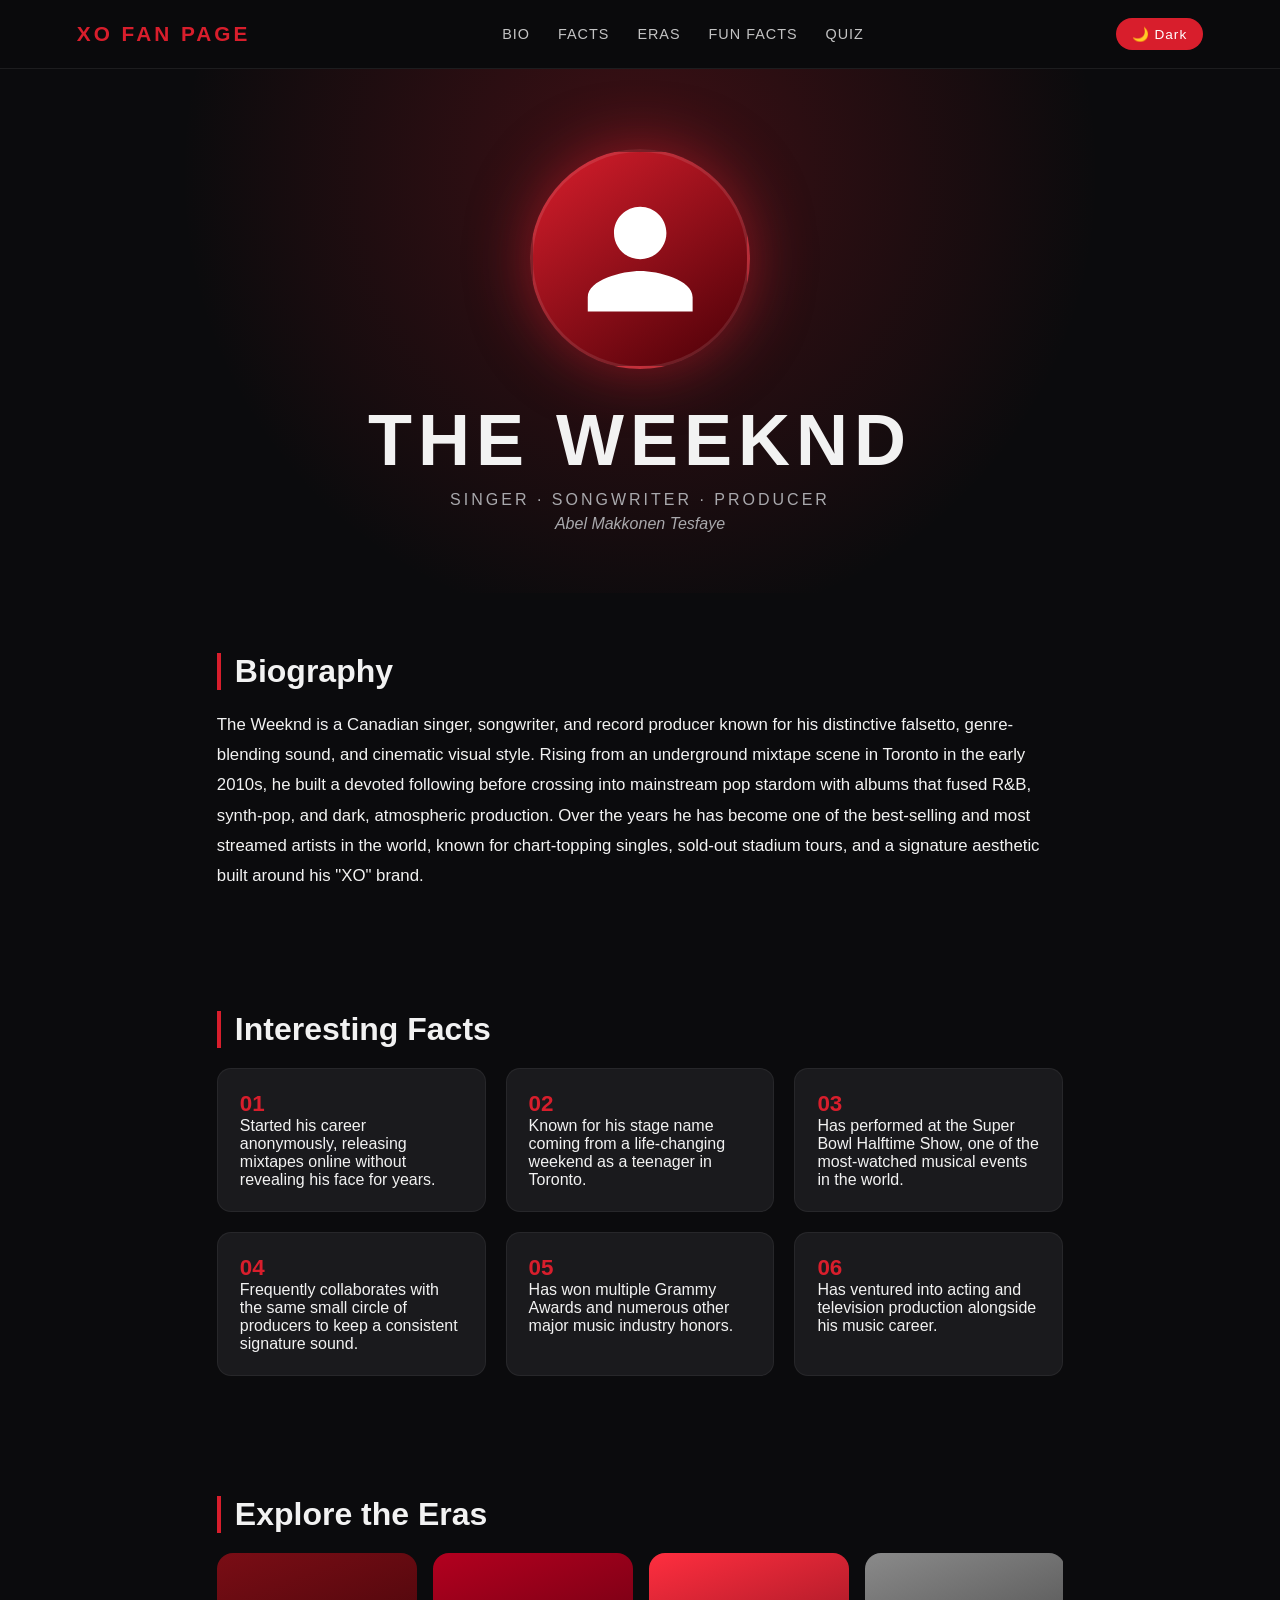
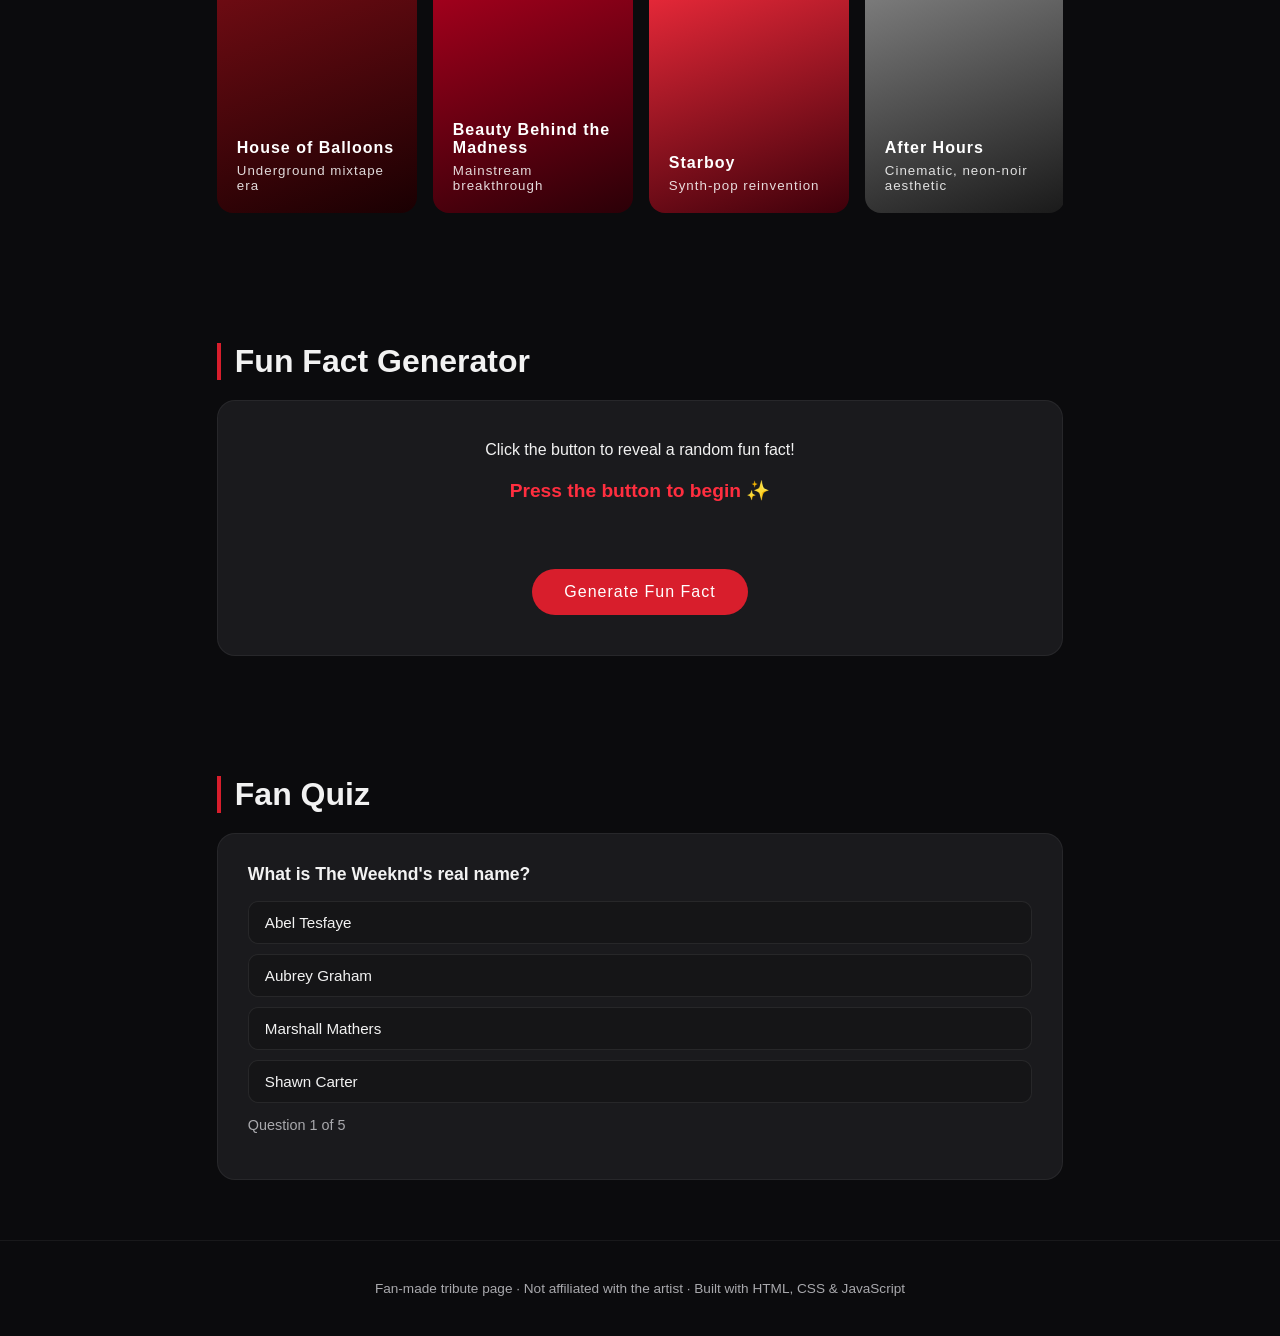
==== fanpage.html @ 4a5b9c1b "Add fan page for The Weeknd with interactive features" ====
<!DOCTYPE html>
<html lang="en">
<head>
<meta charset="UTF-8">
<meta name="viewport" content="width=device-width, initial-scale=1.0">
<title>The Weeknd | Fan Page</title>
<style>
  :root{
    --bg: #0b0b0d;
    --bg-alt: #151517;
    --red: #d81e2c;
    --red-glow: #ff2e3f;
    --text: #f2f2f2;
    --muted: #a9a9ad;
    --card: #1a1a1d;
  }

  body.light-mode{
    --bg: #f5f5f7;
    --bg-alt: #ffffff;
    --text: #16161a;
    --muted: #55555a;
    --card: #ffffff;
  }

  *{ box-sizing: border-box; margin:0; padding:0; }

  body{
    background: var(--bg);
    color: var(--text);
    font-family: 'Segoe UI', Arial, sans-serif;
    transition: background 0.4s ease, color 0.4s ease;
    scroll-behavior: smooth;
  }

  /* --- NAV --- */
  nav{
    position: sticky;
    top:0;
    z-index: 100;
    display:flex;
    justify-content: space-between;
    align-items:center;
    padding: 18px 6vw;
    background: rgba(11,11,13,0.85);
    backdrop-filter: blur(8px);
    border-bottom: 1px solid rgba(255,255,255,0.08);
  }
  body.light-mode nav{ background: rgba(245,245,247,0.85); }

  .logo{
    font-weight: 800;
    letter-spacing: 3px;
    font-size: 1.3rem;
    color: var(--red);
  }

  .nav-links{ display:flex; gap: 28px; }
  .nav-links a{
    color: var(--text);
    text-decoration:none;
    font-size: 0.9rem;
    letter-spacing: 1px;
    text-transform: uppercase;
    opacity: 0.8;
    transition: opacity 0.2s;
  }
  .nav-links a:hover{ opacity:1; color: var(--red); }

  #themeToggle{
    background: var(--red);
    border:none;
    color:white;
    padding: 8px 16px;
    border-radius: 30px;
    cursor:pointer;
    font-size: 0.85rem;
    letter-spacing: 1px;
  }

  /* --- HERO --- */
  header.hero{
    text-align:center;
    padding: 80px 6vw 60px;
    background: radial-gradient(circle at 50% 20%, rgba(216,30,44,0.25), transparent 60%);
  }

  .portrait{
    width: 220px;
    height: 220px;
    margin: 0 auto 30px;
    border-radius: 50%;
    background: linear-gradient(145deg, var(--red), #4a0007);
    display:flex;
    align-items:center;
    justify-content:center;
    box-shadow: 0 0 60px rgba(216,30,44,0.55);
    border: 3px solid rgba(255,255,255,0.1);
  }
  .portrait svg{ width: 60%; height: 60%; }

  h1.title{
    font-size: clamp(2.5rem, 6vw, 4.5rem);
    letter-spacing: 6px;
    font-weight: 900;
  }

  .subtitle{
    color: var(--muted);
    letter-spacing: 3px;
    margin-top: 10px;
    font-size: 1rem;
    text-transform: uppercase;
  }

  .real-name{
    margin-top: 6px;
    color: var(--muted);
    font-style: italic;
  }

  /* --- SECTIONS --- */
  section{
    padding: 60px 6vw;
    max-width: 1000px;
    margin: 0 auto;
  }

  h2.section-title{
    font-size: 2rem;
    margin-bottom: 20px;
    border-left: 4px solid var(--red);
    padding-left: 14px;
  }

  .bio-text{
    line-height: 1.8;
    color: var(--text);
    font-size: 1.05rem;
  }

  /* --- FACTS GRID --- */
  .facts-grid{
    display:grid;
    grid-template-columns: repeat(auto-fit, minmax(220px, 1fr));
    gap: 20px;
    margin-top: 20px;
  }
  .fact-card{
    background: var(--card);
    border: 1px solid rgba(255,255,255,0.06);
    border-radius: 14px;
    padding: 22px;
    transition: transform 0.25s ease, box-shadow 0.25s ease;
  }
  .fact-card:hover{
    transform: translateY(-6px);
    box-shadow: 0 10px 30px rgba(216,30,44,0.25);
  }
  .fact-card .num{
    color: var(--red);
    font-weight: 800;
    font-size: 1.4rem;
  }

  /* --- ERA GALLERY --- */
  .gallery{
    display:flex;
    gap: 16px;
    overflow-x:auto;
    padding-bottom: 10px;
    margin-top: 20px;
  }
  .era-card{
    flex: 0 0 200px;
    height: 260px;
    border-radius: 16px;
    padding: 20px;
    display:flex;
    flex-direction:column;
    justify-content:flex-end;
    color:white;
    font-weight:700;
    letter-spacing: 1px;
    position: relative;
    overflow:hidden;
    cursor:pointer;
  }
  .era-card small{ font-weight:400; opacity:0.85; display:block; margin-top:6px; }
  .era-card:nth-child(1){ background: linear-gradient(160deg, #7a0d15, #1a0002); }
  .era-card:nth-child(2){ background: linear-gradient(160deg, #b3001f, #2b0007); }
  .era-card:nth-child(3){ background: linear-gradient(160deg, #ff2e3f, #3d000a); }
  .era-card:nth-child(4){ background: linear-gradient(160deg, #8a8a8a, #1a1a1a); }
  .era-card:nth-child(5){ background: linear-gradient(160deg, #d81e2c, #000); }

  /* --- INTERACTIVE: FACT GENERATOR --- */
  .interactive-box{
    background: var(--card);
    border-radius: 18px;
    padding: 40px;
    text-align:center;
    border: 1px solid rgba(255,255,255,0.06);
  }
  #factOutput{
    min-height: 70px;
    font-size: 1.2rem;
    margin: 20px 0;
    color: var(--red-glow);
    font-weight: 600;
  }
  button.action-btn{
    background: var(--red);
    border:none;
    color:white;
    padding: 14px 32px;
    font-size: 1rem;
    border-radius: 40px;
    cursor:pointer;
    letter-spacing: 1px;
    transition: transform 0.15s ease, background 0.2s;
  }
  button.action-btn:hover{ transform: scale(1.05); background: var(--red-glow); }

  /* --- QUIZ --- */
  .quiz-box{
    background: var(--card);
    border-radius: 18px;
    padding: 30px;
    margin-top: 20px;
    border: 1px solid rgba(255,255,255,0.06);
  }
  .quiz-question{ font-weight:700; margin-bottom: 16px; font-size: 1.1rem; }
  .quiz-options{ display:grid; gap: 10px; }
  .quiz-option{
    background: var(--bg-alt);
    border: 1px solid rgba(255,255,255,0.08);
    padding: 12px 16px;
    border-radius: 10px;
    cursor:pointer;
    text-align:left;
    color: var(--text);
    font-size: 0.95rem;
    transition: background 0.2s;
  }
  .quiz-option:hover{ background: rgba(216,30,44,0.15); }
  .quiz-option.correct{ background: #1e5e2a !important; border-color:#2fbf4d; }
  .quiz-option.wrong{ background: #5e1e1e !important; border-color:#bf2f2f; }
  #quizProgress{ margin-top: 14px; color: var(--muted); font-size: 0.9rem; }
  #quizResult{ margin-top:16px; font-weight:700; }

  footer{
    text-align:center;
    padding: 40px;
    color: var(--muted);
    font-size: 0.85rem;
    border-top: 1px solid rgba(255,255,255,0.06);
  }

  @media (max-width:600px){
    nav{ flex-direction:column; gap:14px; }
    .nav-links{ gap:16px; flex-wrap:wrap; justify-content:center; }
  }
</style>
</head>
<body>

<nav>
  <div class="logo">XO FAN PAGE</div>
  <div class="nav-links">
    <a href="#bio">Bio</a>
    <a href="#facts">Facts</a>
    <a href="#eras">Eras</a>
    <a href="#generator">Fun Facts</a>
    <a href="#quiz">Quiz</a>
  </div>
  <button id="themeToggle">🌙 Dark</button>
</nav>

<header class="hero">
  <div class="portrait">
    <svg viewBox="0 0 24 24" fill="white">
      <path d="M12 12c2.7 0 4.9-2.2 4.9-4.9S14.7 2.2 12 2.2 7.1 4.4 7.1 7.1 9.3 12 12 12zm0 2.2c-3.3 0-9.8 1.6-9.8 4.9v2.7h19.6v-2.7c0-3.3-6.5-4.9-9.8-4.9z"/>
    </svg>
  </div>
  <h1 class="title">THE WEEKND</h1>
  <div class="subtitle">Singer · Songwriter · Producer</div>
  <div class="real-name">Abel Makkonen Tesfaye</div>
</header>

<section id="bio">
  <h2 class="section-title">Biography</h2>
  <p class="bio-text">
    The Weeknd is a Canadian singer, songwriter, and record producer known for his distinctive falsetto,
    genre-blending sound, and cinematic visual style. Rising from an underground mixtape scene in Toronto
    in the early 2010s, he built a devoted following before crossing into mainstream pop stardom with albums
    that fused R&amp;B, synth-pop, and dark, atmospheric production. Over the years he has become one of the
    best-selling and most streamed artists in the world, known for chart-topping singles, sold-out stadium tours,
    and a signature aesthetic built around his "XO" brand.
  </p>
</section>

<section id="facts">
  <h2 class="section-title">Interesting Facts</h2>
  <div class="facts-grid">
    <div class="fact-card">
      <div class="num">01</div>
      Started his career anonymously, releasing mixtapes online without revealing his face for years.
    </div>
    <div class="fact-card">
      <div class="num">02</div>
      Known for his stage name coming from a life-changing weekend as a teenager in Toronto.
    </div>
    <div class="fact-card">
      <div class="num">03</div>
      Has performed at the Super Bowl Halftime Show, one of the most-watched musical events in the world.
    </div>
    <div class="fact-card">
      <div class="num">04</div>
      Frequently collaborates with the same small circle of producers to keep a consistent signature sound.
    </div>
    <div class="fact-card">
      <div class="num">05</div>
      Has won multiple Grammy Awards and numerous other major music industry honors.
    </div>
    <div class="fact-card">
      <div class="num">06</div>
      Has ventured into acting and television production alongside his music career.
    </div>
  </div>
</section>

<section id="eras">
  <h2 class="section-title">Explore the Eras</h2>
  <div class="gallery">
    <div class="era-card"><div>House of Balloons<small>Underground mixtape era</small></div></div>
    <div class="era-card"><div>Beauty Behind the Madness<small>Mainstream breakthrough</small></div></div>
    <div class="era-card"><div>Starboy<small>Synth-pop reinvention</small></div></div>
    <div class="era-card"><div>After Hours<small>Cinematic, neon-noir aesthetic</small></div></div>
    <div class="era-card"><div>Dawn FM<small>Radio-concept era</small></div></div>
  </div>
</section>

<section id="generator">
  <h2 class="section-title">Fun Fact Generator</h2>
  <div class="interactive-box">
    <p>Click the button to reveal a random fun fact!</p>
    <div id="factOutput">Press the button to begin ✨</div>
    <button class="action-btn" id="factBtn">Generate Fun Fact</button>
  </div>
</section>

<section id="quiz">
  <h2 class="section-title">Fan Quiz</h2>
  <div class="quiz-box">
    <div class="quiz-question" id="quizQuestion"></div>
    <div class="quiz-options" id="quizOptions"></div>
    <div id="quizProgress"></div>
    <div id="quizResult"></div>
  </div>
</section>

<footer>
  Fan-made tribute page · Not affiliated with the artist · Built with HTML, CSS &amp; JavaScript
</footer>

<script>
  // ---------- THEME SWITCHER ----------
  const themeBtn = document.getElementById('themeToggle');
  themeBtn.addEventListener('click', () => {
    document.body.classList.toggle('light-mode');
    const isLight = document.body.classList.contains('light-mode');
    themeBtn.textContent = isLight ? '☀️ Light' : '🌙 Dark';
  });

  // ---------- FUN FACT GENERATOR ----------
  const facts = [
    "His stage name is inspired by a pivotal weekend that changed the direction of his life.",
    "He kept his identity hidden during his earliest releases, letting the mystery build hype.",
    "He's collaborated with artists across pop, hip-hop, and electronic music.",
    "His visual style often draws on neon lighting and retro-futuristic aesthetics.",
    "He's headlined one of the biggest halftime shows in sports history.",
    "His albums often follow loose narrative or conceptual themes from start to finish.",
    "He has built a long-term creative partnership with a tight-knit production team.",
    "His rise from independent mixtapes to global superstardom is considered a modern music industry case study."
  ];

  const factOutput = document.getElementById('factOutput');
  const factBtn = document.getElementById('factBtn');
  let lastFactIndex = -1;

  factBtn.addEventListener('click', () => {
    let index;
    do {
      index = Math.floor(Math.random() * facts.length);
    } while (index === lastFactIndex && facts.length > 1);
    lastFactIndex = index;

    factOutput.style.opacity = 0;
    setTimeout(() => {
      factOutput.textContent = facts[index];
      factOutput.style.opacity = 1;
    }, 150);
  });
  factOutput.style.transition = 'opacity 0.15s ease';

  // ---------- QUIZ ----------
  const quizData = [
    {
      q: "What is The Weeknd's real name?",
      options: ["Abel Tesfaye", "Aubrey Graham", "Marshall Mathers", "Shawn Carter"],
      correct: 0
    },
    {
      q: "Which country is The Weeknd from?",
      options: ["United States", "Canada", "United Kingdom", "Jamaica"],
      correct: 1
    },
    {
      q: "What is the name of his fan community / brand often abbreviated as two letters?",
      options: ["OG", "XO", "TW", "AB"],
      correct: 1
    },
    {
      q: "Which of these best describes his early rise to fame?",
      options: [
        "He won a TV talent show",
        "He released anonymous mixtapes online",
        "He was signed straight out of a major label audition",
        "He started as a session drummer"
      ],
      correct: 1
    },
    {
      q: "Which major event has he headlined, known for huge television viewership?",
      options: ["The Grammys red carpet", "A Super Bowl Halftime Show", "The Olympics opening ceremony", "A royal wedding"],
      correct: 1
    }
  ];

  let currentQ = 0;
  let score = 0;

  const quizQuestion = document.getElementById('quizQuestion');
  const quizOptions = document.getElementById('quizOptions');
  const quizProgress = document.getElementById('quizProgress');
  const quizResult = document.getElementById('quizResult');

  function loadQuestion() {
    quizResult.textContent = '';
    if (currentQ >= quizData.length) {
      quizQuestion.textContent = "Quiz complete!";
      quizOptions.innerHTML = '';
      quizProgress.textContent = '';
      quizResult.textContent = `You scored ${score} out of ${quizData.length}. 🔥`;
      const retryBtn = document.createElement('button');
      retryBtn.textContent = "Try Again";
      retryBtn.className = "action-btn";
      retryBtn.style.marginTop = "16px";
      retryBtn.addEventListener('click', () => {
        currentQ = 0;
        score = 0;
        loadQuestion();
      });
      quizResult.appendChild(document.createElement('br'));
      quizResult.appendChild(retryBtn);
      return;
    }

    const data = quizData[currentQ];
    quizQuestion.textContent = data.q;
    quizOptions.innerHTML = '';
    data.options.forEach((opt, i) => {
      const btn = document.createElement('div');
      btn.className = 'quiz-option';
      btn.textContent = opt;
      btn.addEventListener('click', () => selectAnswer(i, btn));
      quizOptions.appendChild(btn);
    });
    quizProgress.textContent = `Question ${currentQ + 1} of ${quizData.length}`;
  }

  function selectAnswer(i, btn) {
    const data = quizData[currentQ];
    const allOptions = document.querySelectorAll('.quiz-option');
    allOptions.forEach(o => o.style.pointerEvents = 'none');

    if (i === data.correct) {
      btn.classList.add('correct');
      score++;
    } else {
      btn.classList.add('wrong');
      allOptions[data.correct].classList.add('correct');
    }

    setTimeout(() => {
      currentQ++;
      loadQuestion();
    }, 900);
  }

  loadQuestion();
</script>

</body>
</html>
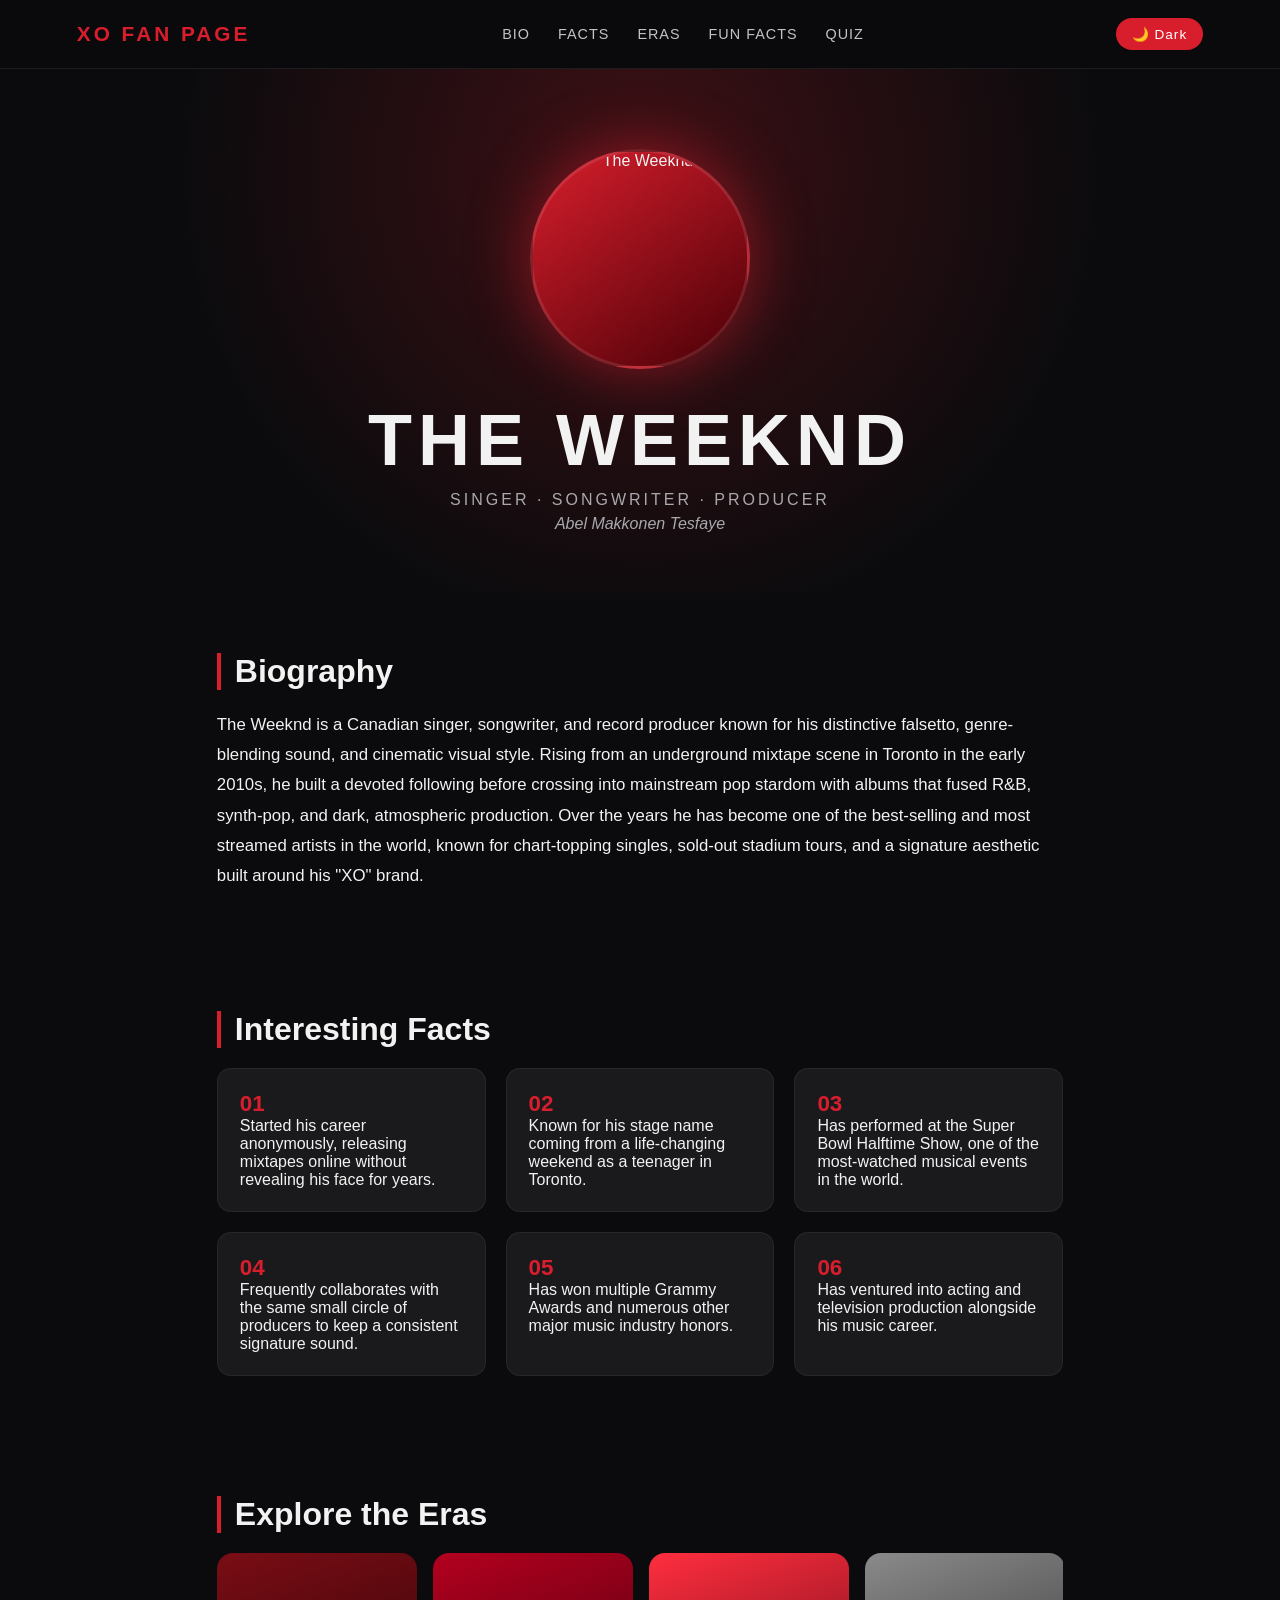
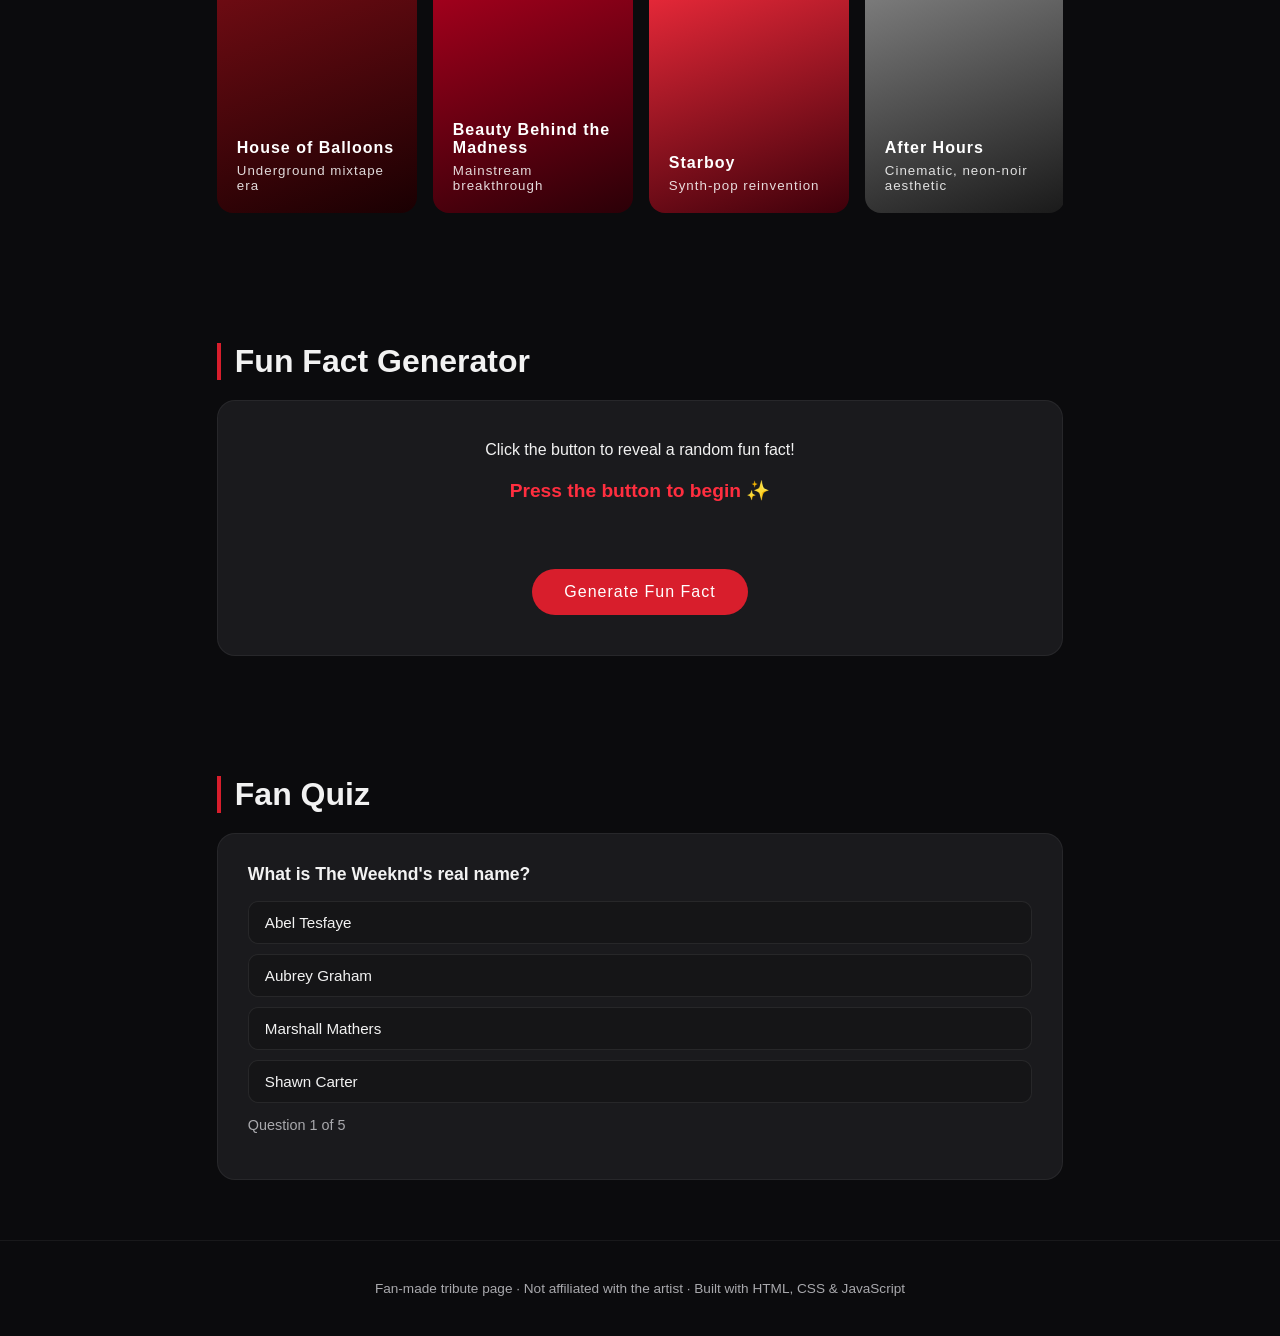
==== commit 34472516: "Update fanpage.html" ====
--- a/fanpage.html
+++ b/fanpage.html
@@ -278,10 +278,8 @@
 
 <header class="hero">
   <div class="portrait">
-    <svg viewBox="0 0 24 24" fill="white">
-      <path d="M12 12c2.7 0 4.9-2.2 4.9-4.9S14.7 2.2 12 2.2 7.1 4.4 7.1 7.1 9.3 12 12 12zm0 2.2c-3.3 0-9.8 1.6-9.8 4.9v2.7h19.6v-2.7c0-3.3-6.5-4.9-9.8-4.9z"/>
-    </svg>
-  </div>
+  <img src="images/theweeknd.jpg" alt="The Weeknd" style="width:100%; height:100%; object-fit:cover; border-radius:50%;">
+</div>
   <h1 class="title">THE WEEKND</h1>
   <div class="subtitle">Singer · Songwriter · Producer</div>
   <div class="real-name">Abel Makkonen Tesfaye</div>
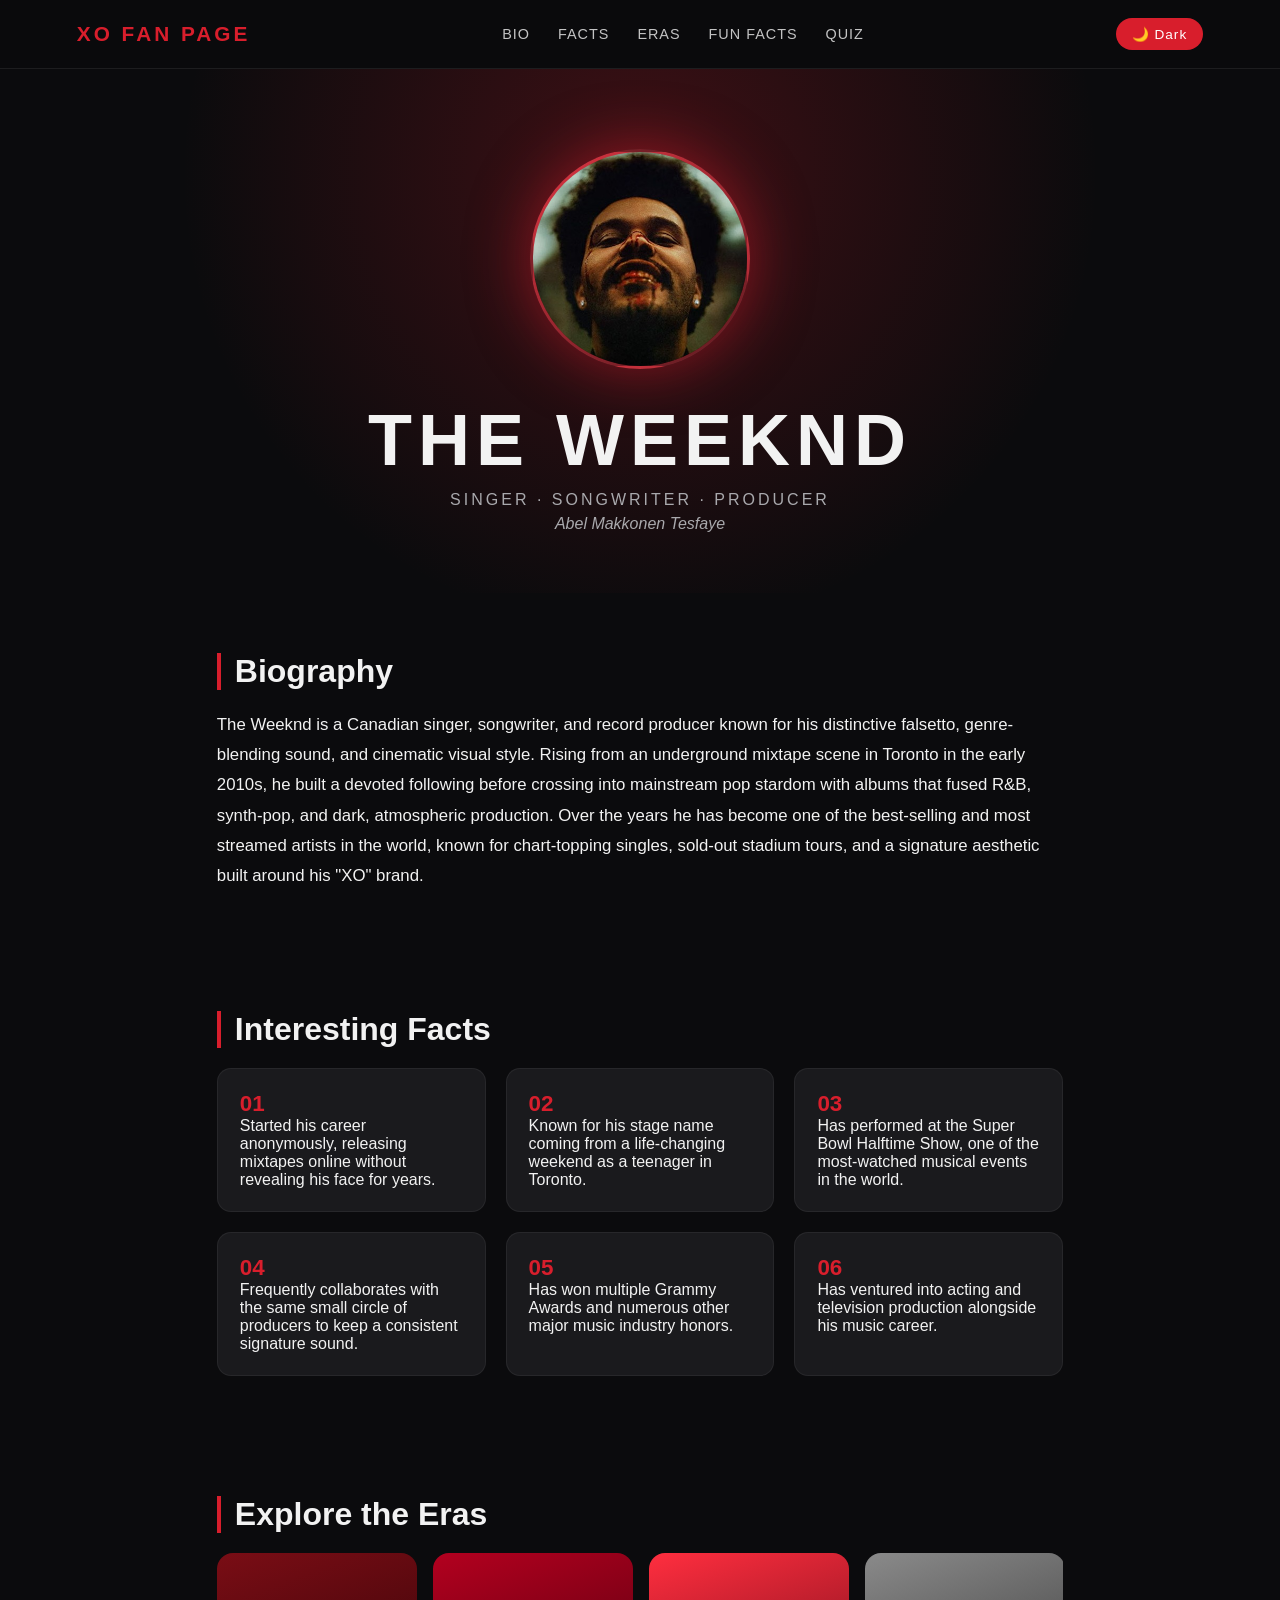
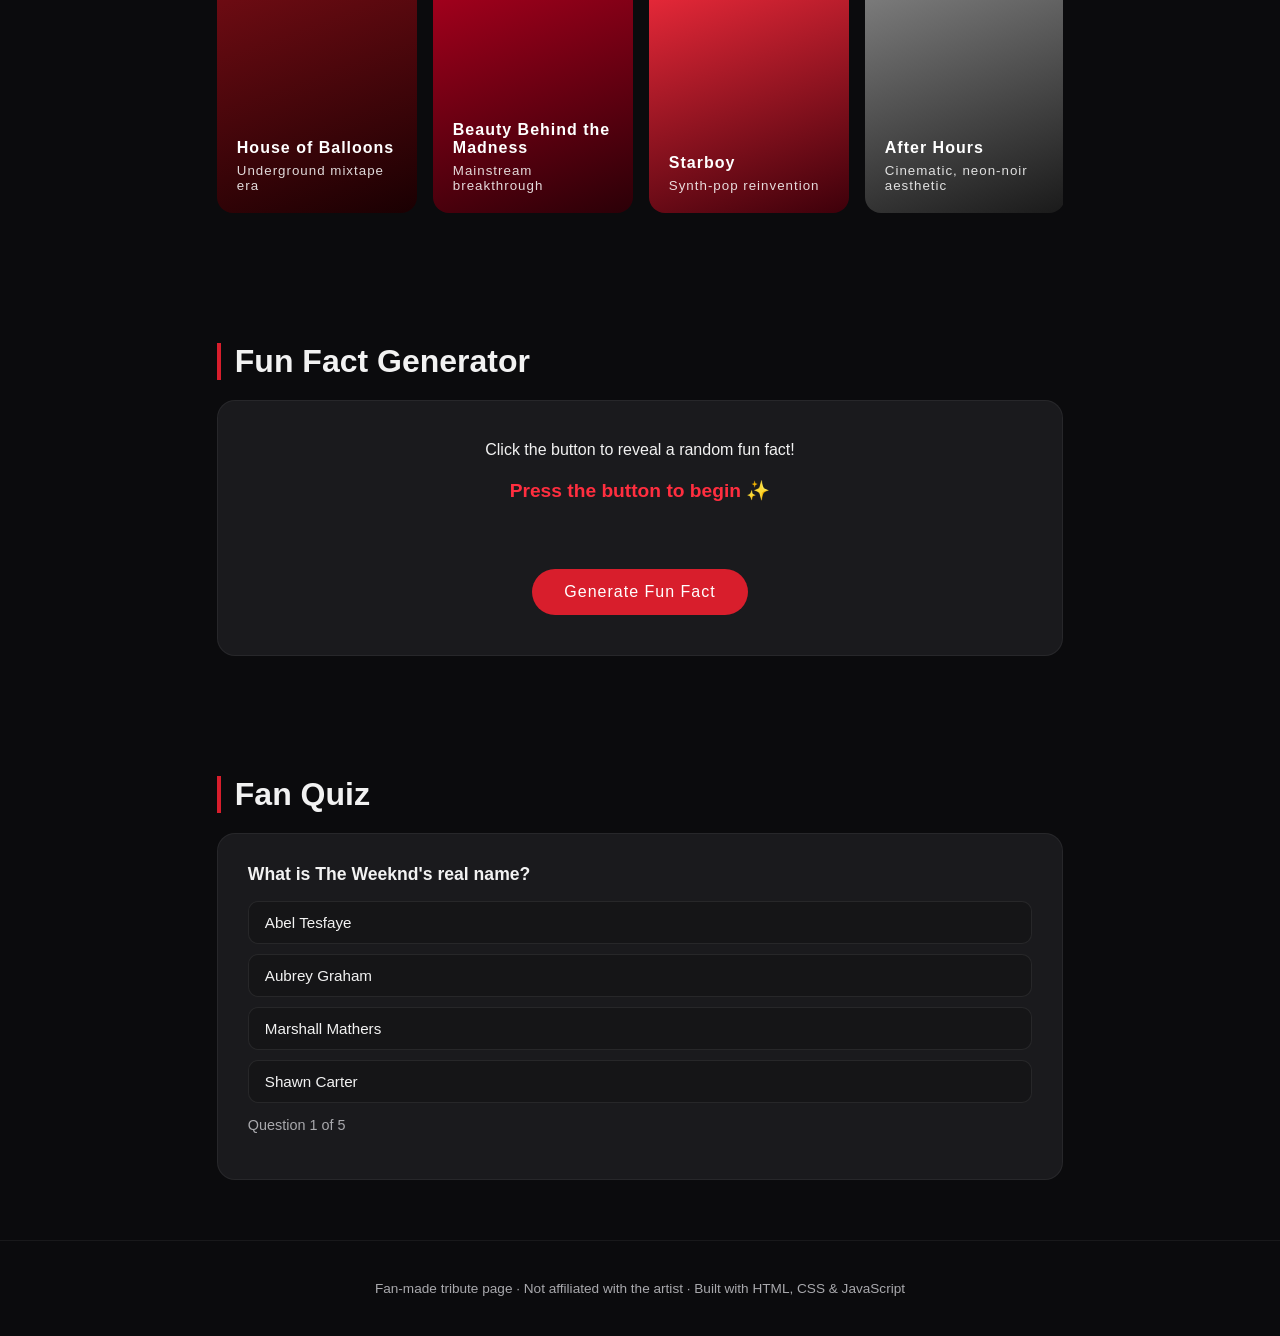
==== commit ecbafdbd: "Update fanpage.html" ====
--- a/fanpage.html
+++ b/fanpage.html
@@ -278,7 +278,7 @@
 
 <header class="hero">
   <div class="portrait">
-  <img src="images/theweeknd.jpg" alt="The Weeknd" style="width:100%; height:100%; object-fit:cover; border-radius:50%;">
+  <img src="images/theweeknd.jpeg" alt="The Weeknd" style="width:100%; height:100%; object-fit:cover; border-radius:50%;">
 </div>
   <h1 class="title">THE WEEKND</h1>
   <div class="subtitle">Singer · Songwriter · Producer</div>
